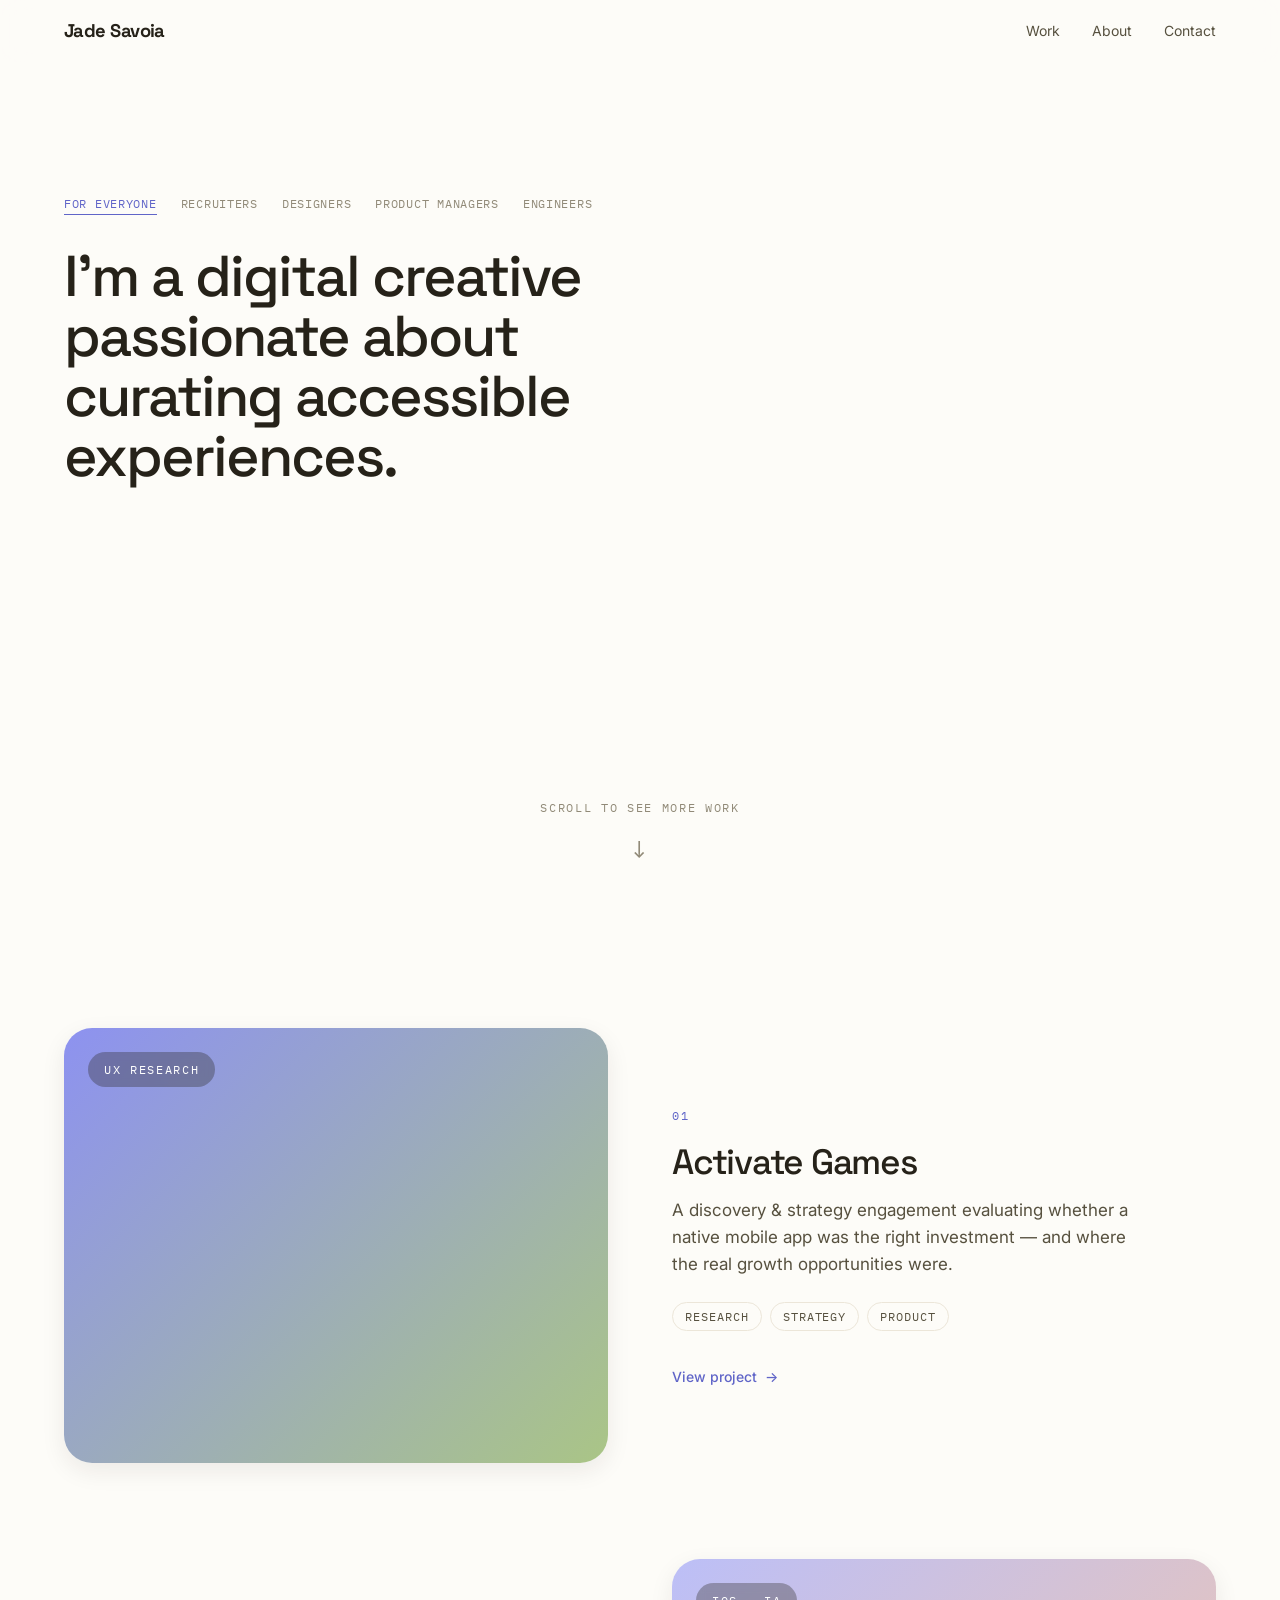
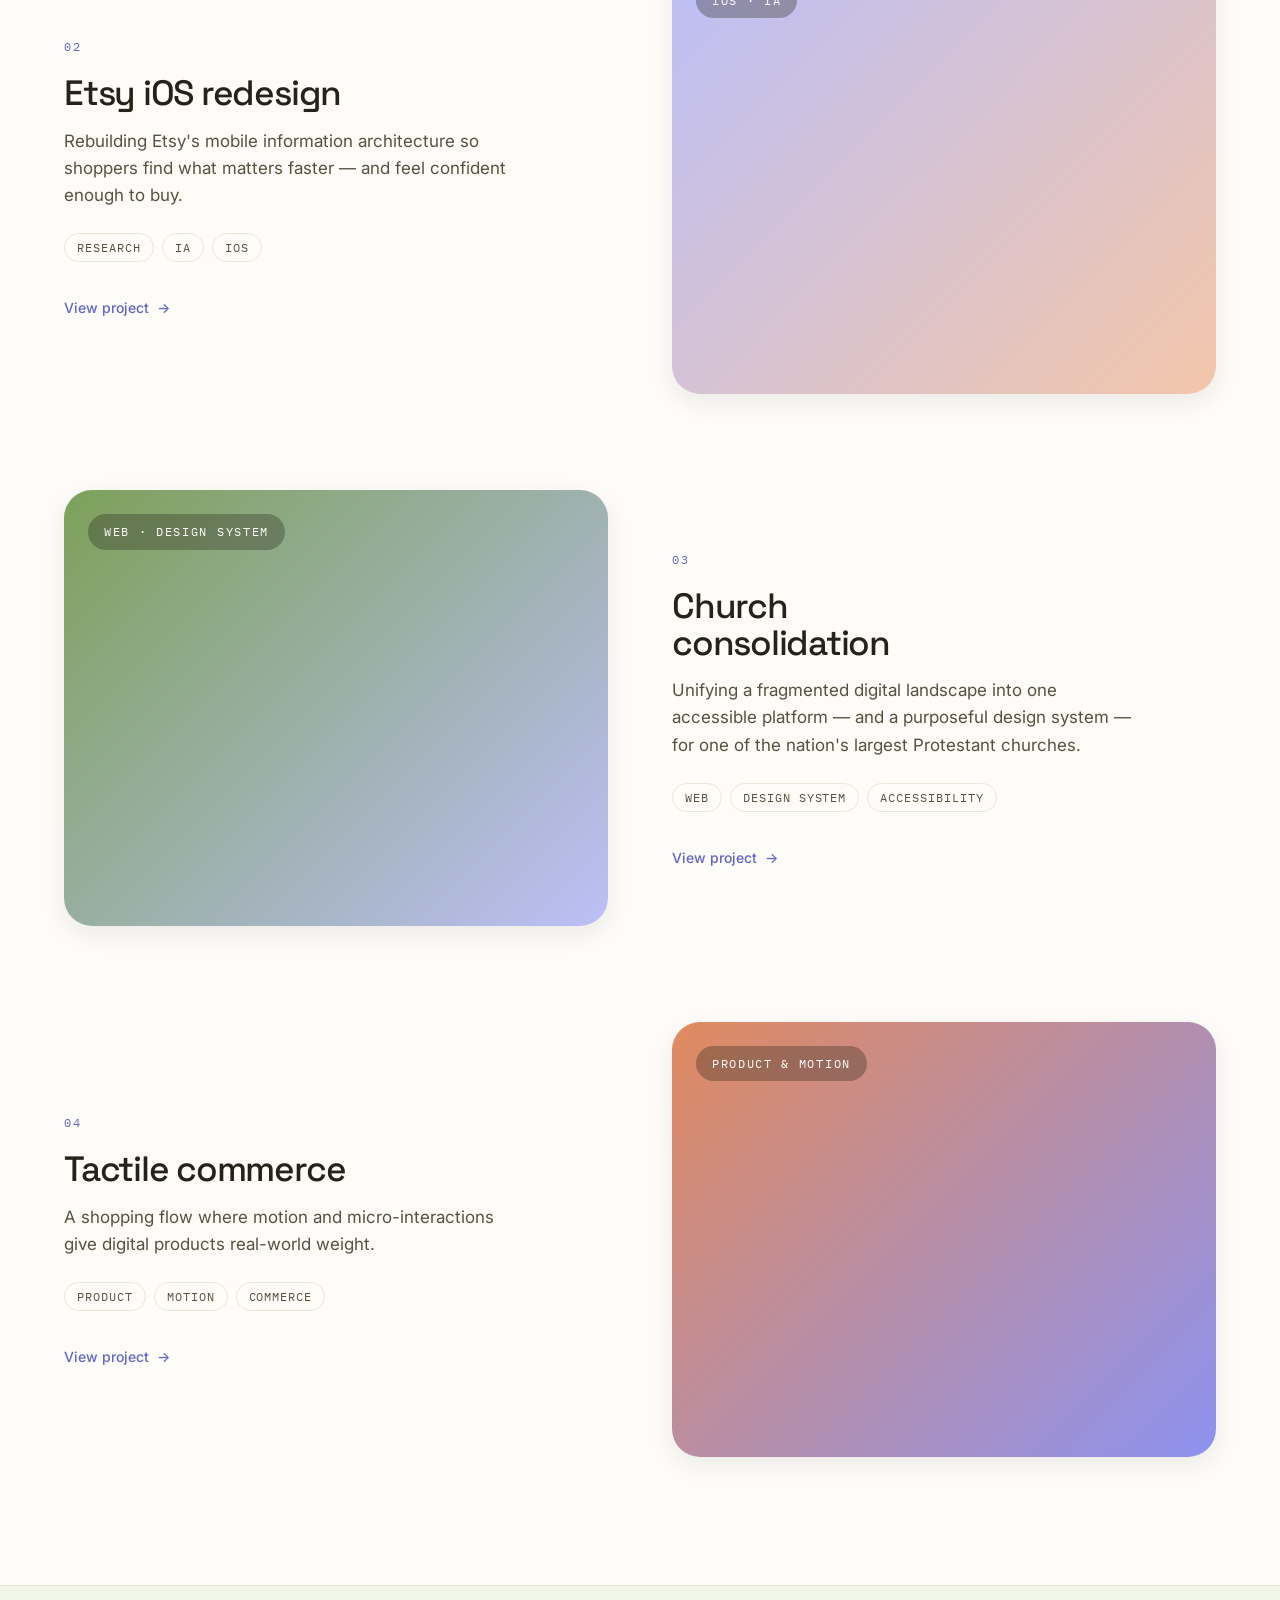
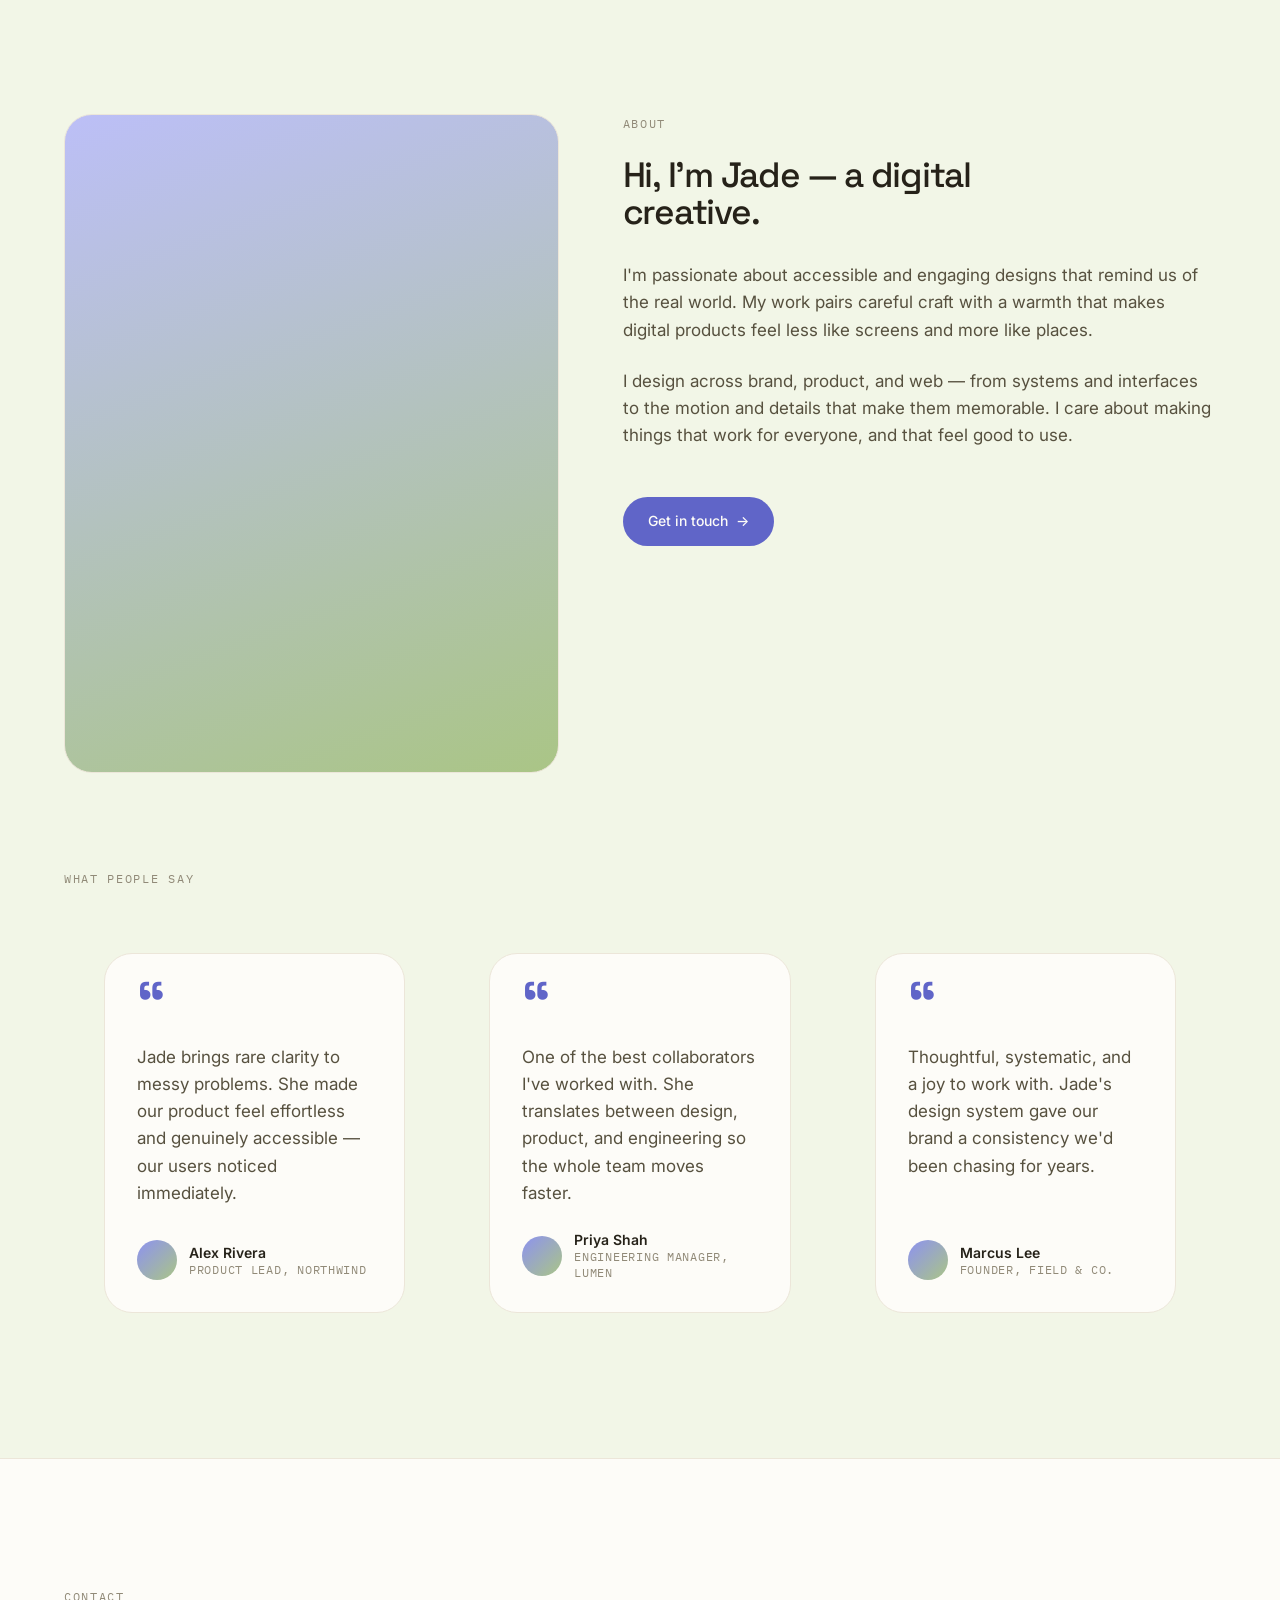
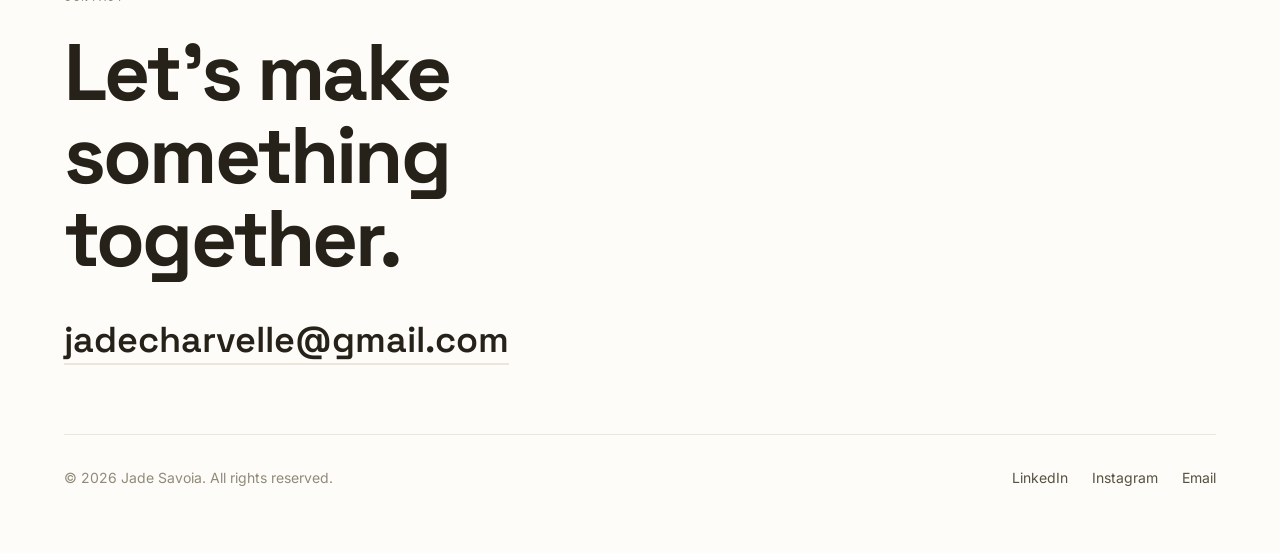
==== index.html @ 35fd6953 "Initial commit" ====
<!DOCTYPE html>
<html lang="en">
<head>
<meta charset="UTF-8">
<meta name="viewport" content="width=device-width, initial-scale=1">
<title>Jade Savoia — Digital Creative</title>
<meta name="description" content="Jade Savoia — digital creative passionate about accessible and engaging designs that remind us of the real world.">
<link rel="preconnect" href="https://fonts.googleapis.com">
<link rel="preconnect" href="https://fonts.gstatic.com" crossorigin>
<link href="https://fonts.googleapis.com/css2?family=Space+Grotesk:wght@400;500;600;700&family=Inter:wght@300;400;500;600&family=IBM+Plex+Mono:wght@400;500&display=swap" rel="stylesheet">
<link rel="stylesheet" href="tokens.css">
<style>
  *, *::before, *::after { box-sizing: border-box; }
  html { scroll-behavior: smooth; }
  body {
    margin: 0;
    background: var(--bg);
    color: var(--fg);
    font-family: var(--font-body);
    font-size: var(--fs-body);
    line-height: var(--lh-normal);
    -webkit-font-smoothing: antialiased;
    overflow-x: hidden;
  }
  a { color: inherit; }
  img { max-width: 100%; display: block; }

  .wrap { max-width: var(--container); margin: 0 auto; padding-inline: var(--gutter); }
  .eyebrow, .section-label {
    font-family: var(--font-mono); font-size: var(--fs-caption);
    letter-spacing: var(--tracking-wide); text-transform: uppercase;
    color: var(--color-ink-muted); margin: 0 0 var(--space-6); display: block;
  }
  h1,h2,h3,h4 { font-family: var(--font-display); font-weight: var(--fw-bold); line-height: var(--lh-tight); letter-spacing: var(--tracking-tight); margin: 0; }
  .display { font-size: var(--fs-display); }
  .h1 { font-size: var(--fs-h1); }
  .h2 { font-size: var(--fs-h2); }
  .h3 { font-size: var(--fs-h3); font-weight: var(--fw-semibold); }
  .h4 { font-size: var(--fs-h4); font-weight: var(--fw-semibold); }
  .lead { font-size: var(--fs-lead); color: var(--fg-soft); line-height: var(--lh-snug); }
  .accent { color: var(--accent); }

  /* ---------- NAV ---------- */
  nav.top {
    position: fixed; top: 0; left: 0; right: 0; z-index: var(--z-nav);
    background: color-mix(in srgb, var(--bg) 80%, transparent);
    backdrop-filter: blur(14px); -webkit-backdrop-filter: blur(14px);
    border-bottom: 1px solid transparent;
    transition: border-color var(--dur-base) var(--ease-soft), background var(--dur-base) var(--ease-soft);
  }
  nav.top.scrolled { border-bottom-color: var(--color-line); }
  nav.top .wrap { display: flex; align-items: center; justify-content: space-between; padding-block: var(--space-4); }
  nav.top .logo { font-family: var(--font-display); font-weight: var(--fw-bold); font-size: 1.15rem; letter-spacing: -0.03em; text-decoration: none; color: var(--fg); }
  nav.top .links { display: flex; gap: var(--space-8); }
  nav.top .links a {
    color: var(--fg-soft); text-decoration: none; font-size: var(--fs-small);
    position: relative; transition: color var(--dur-fast) var(--ease-soft);
  }
  nav.top .links a::after {
    content: ""; position: absolute; left: 0; bottom: -4px; width: 0; height: 1.5px;
    background: var(--accent); transition: width var(--dur-base) var(--ease-out);
  }
  nav.top .links a:hover { color: var(--accent); }
  nav.top .links a:hover::after { width: 100%; }
  @media (max-width: 560px){ nav.top .links { gap: var(--space-4); } nav.top .logo { font-size: 1rem; } }

  /* ---------- HERO ---------- */
  .hero { min-height: 100vh; display: flex; flex-direction: column; justify-content: center; padding-top: calc(var(--space-40) + var(--space-8)); padding-bottom: var(--space-8); }
  .hero .display {
    max-width: 18ch; font-size: clamp(1.547rem, 0.675rem + 3.656vw, 3.656rem);
    font-weight: var(--fw-medium);
    margin-bottom: var(--space-8);
  }
  .hero .audience { display: flex; flex-wrap: wrap; gap: var(--space-2) var(--space-6); margin-bottom: var(--space-8); }
  .hero .chip {
    font-family: var(--font-mono); font-size: var(--fs-caption); letter-spacing: 0.06em; text-transform: uppercase;
    color: var(--color-ink-muted); background: transparent; border: none; padding: var(--space-1) 0; cursor: pointer;
    position: relative;
    transition: color var(--dur-fast) var(--ease-soft);
  }
  .hero .chip::after {
    content: ""; position: absolute; left: 0; bottom: 0; width: 0; height: 1.5px;
    background: var(--accent); transition: width var(--dur-base) var(--ease-out);
  }
  .hero .chip:hover { color: var(--accent); }
  .hero .chip:hover::after { width: 100%; }
  .hero .chip.is-active { color: var(--accent); }
  .hero .chip.is-active::after { width: 100%; }
  .hero .chip:focus-visible { outline: 2px solid var(--accent); outline-offset: 3px; }
  #heroCopy { transition: opacity var(--dur-base) var(--ease-soft); }
  #heroCopy.swapping { opacity: 0; }
  .hero .sub { max-width: 52ch; font-size: var(--fs-lead); color: var(--fg-soft); margin: 0 0 var(--space-12); }
  .hero .meta-row {
    display: flex; flex-wrap: wrap; gap: var(--space-4) var(--space-12);
    align-items: center; font-family: var(--font-mono); font-size: var(--fs-caption);
    letter-spacing: var(--tracking-wide); text-transform: uppercase; color: var(--color-ink-muted);
  }
  .hero .meta-row .dot { width: 7px; height: 7px; border-radius: 50%; background: var(--accent-2-bright); display: inline-block; margin-right: var(--space-2); }

  /* ---------- SHOWREEL ---------- */
  .reel-wrap { padding-top: var(--space-8); }
  .reel {
    aspect-ratio: 21/9; border-radius: var(--radius-lg); overflow: hidden;
    background: linear-gradient(120deg, var(--color-peri-500), var(--color-green-300) 55%, var(--color-clay-300));
    position: relative; box-shadow: var(--shadow-lg);
  }
  .reel video { width: 100%; height: 100%; object-fit: cover; }
  .reel .reel-tag {
    position: absolute; left: var(--space-8); bottom: var(--space-6);
    color: #fff; font-family: var(--font-mono); font-size: var(--fs-caption);
    letter-spacing: var(--tracking-wide); text-transform: uppercase;
    background: rgba(38,34,25,0.35); padding: var(--space-2) var(--space-4);
    border-radius: var(--radius-pill); backdrop-filter: blur(4px);
  }
  @media (max-width: 700px){ .reel { aspect-ratio: 4/3; } }

  /* ---------- SCROLL CUE ---------- */
  .scroll-cue {
    margin-top: auto; align-self: center; display: inline-flex; flex-direction: column; align-items: center;
    gap: var(--space-3); text-decoration: none; padding-top: var(--space-16);
    font-family: var(--font-mono); font-size: var(--fs-caption); letter-spacing: var(--tracking-wide);
    text-transform: uppercase; color: var(--color-ink-muted);
    transition: color var(--dur-fast) var(--ease-soft);
  }
  .scroll-cue:hover { color: var(--accent); }
  .scroll-cue .down { font-size: var(--fs-h4); animation: bob 1.8s var(--ease-soft) infinite; }
  @media (prefers-reduced-motion: reduce){ .scroll-cue .down { animation: none; } }

  /* ---------- SECTIONS ---------- */
  section { padding-block: var(--space-32); }

  /* big statement */
  .statement .h1 { max-width: 18ch; }
  .statement .h1 .soft { color: var(--color-ink-muted); }
  .statement .btn-row { margin-top: var(--space-12); }

  /* ---------- BUTTONS ---------- */
  .btn-row { display: flex; flex-wrap: wrap; gap: var(--space-4); align-items: center; }
  .btn {
    display: inline-flex; align-items: center; gap: var(--space-2);
    font-family: var(--font-body); font-weight: var(--fw-medium); font-size: var(--fs-small);
    padding: var(--space-3) var(--space-6); border-radius: var(--radius-pill);
    border: 1px solid transparent; cursor: pointer; text-decoration: none;
    transition: transform var(--dur-fast) var(--ease-out), background var(--dur-base) var(--ease-soft), color var(--dur-base) var(--ease-soft), border-color var(--dur-base) var(--ease-soft);
  }
  .btn:hover { transform: translateY(-2px); }
  .btn-primary { background: var(--accent); color: var(--on-accent); }
  .btn-primary:hover { background: var(--color-peri-500); }
  .btn-ghost { background: transparent; color: var(--fg); border-color: var(--color-line); }
  .btn-ghost:hover { border-color: var(--accent); color: var(--accent); }
  .arrow { display: inline-block; transition: transform var(--dur-base) var(--ease-out); }
  .btn:hover .arrow { transform: translateX(4px); }

  /* ---------- FEATURED WORK (stacked, large) ---------- */
  .work-head { margin-bottom: var(--space-16); }
  .work-head .h2 { max-width: 16ch; font-size: clamp(1.547rem, 0.675rem + 3.656vw, 3.656rem); font-weight: var(--fw-medium); }
  .features { display: flex; flex-direction: column; gap: var(--space-24); }
  .feature {
    display: grid; grid-template-columns: 1fr 1fr; gap: var(--space-16);
    align-items: center; text-decoration: none; color: inherit;
  }
  .feature:nth-child(even) .f-media { order: 2; }
  .f-media {
    aspect-ratio: 5/4; border-radius: var(--radius-lg); overflow: hidden; position: relative;
    background: linear-gradient(135deg, var(--color-peri-500), var(--color-green-300));
    box-shadow: var(--shadow-md);
  }
  .feature:nth-child(2) .f-media { background: linear-gradient(135deg, var(--color-peri-300), var(--color-clay-300)); }
  .feature:nth-child(3) .f-media { background: linear-gradient(135deg, var(--color-green-500), var(--color-peri-300)); }
  .feature:nth-child(4) .f-media { background: linear-gradient(135deg, var(--color-clay-500), var(--color-peri-500)); }
  .f-media .f-inner { position: absolute; inset: 0; transition: transform var(--dur-slow) var(--ease-out); }
  .feature:hover .f-media .f-inner { transform: scale(1.04); }
  .f-media .badge {
    position: absolute; top: var(--space-6); left: var(--space-6);
    font-family: var(--font-mono); font-size: var(--fs-caption); letter-spacing: var(--tracking-wide);
    text-transform: uppercase; color: #fff; background: rgba(38,34,25,0.32);
    padding: var(--space-2) var(--space-4); border-radius: var(--radius-pill); backdrop-filter: blur(4px);
  }
  .f-body .num { font-family: var(--font-mono); font-size: var(--fs-caption); color: var(--accent); letter-spacing: var(--tracking-wide); }
  .f-body .title { font-family: var(--font-display); font-weight: var(--fw-medium); font-size: clamp(1.25rem, 0.7rem + 2.2vw, 2.2rem); margin: var(--space-4) 0 var(--space-4); max-width: 14ch; letter-spacing: var(--tracking-tight); }
  .f-body .desc { color: var(--fg-soft); max-width: 42ch; margin: 0 0 var(--space-6); }
  .f-body .tags { display: flex; flex-wrap: wrap; gap: var(--space-2); margin-bottom: var(--space-8); }
  .f-body .tag { font-size: var(--fs-caption); font-family: var(--font-mono); text-transform: uppercase; letter-spacing: 0.08em; color: var(--fg-soft); border: 1px solid var(--color-line); border-radius: var(--radius-pill); padding: var(--space-1) var(--space-3); }
  .f-body .view { font-size: var(--fs-small); color: var(--accent); display: inline-flex; align-items: center; gap: var(--space-2); font-weight: var(--fw-medium); }
  .feature:hover .view .arrow { transform: translateX(4px); }
  @media (max-width: 820px){
    .feature { grid-template-columns: 1fr; gap: var(--space-8); }
    .feature:nth-child(even) .f-media { order: 0; }
    .features { gap: var(--space-16); }
  }

  /* see all work */
  .see-all { text-align: center; padding-top: var(--space-16); }
  .see-all a { font-family: var(--font-display); font-weight: var(--fw-bold); font-size: var(--fs-h1); letter-spacing: var(--tracking-tight); text-decoration: none; color: var(--fg); display: inline-flex; flex-direction: column; align-items: center; gap: var(--space-4); transition: color var(--dur-base); }
  .see-all a:hover { color: var(--accent); }
  .see-all .down { font-size: var(--fs-h3); animation: bob 1.8s var(--ease-soft) infinite; }
  @keyframes bob { 0%,100%{ transform: translateY(0);} 50%{ transform: translateY(8px);} }
  @media (prefers-reduced-motion: reduce){ .see-all .down { animation: none; } }

  /* ---------- ABOUT ---------- */
  .about { border-top: 1px solid var(--color-line); background: color-mix(in srgb, var(--color-green-100) 50%, var(--color-paper)); }
  .about .grid { display: grid; grid-template-columns: 1fr 1.2fr; gap: var(--space-16); align-items: start; }
  @media (max-width: 820px){ .about .grid { grid-template-columns: 1fr; gap: var(--space-12); } }
  .about p { color: var(--fg-soft); max-width: 56ch; }
  .about p + p { margin-top: var(--space-6); }
  .portrait { aspect-ratio: 3/4; border-radius: var(--radius-lg); background: linear-gradient(160deg, var(--color-peri-300), var(--color-green-300)); border: 1px solid var(--color-line); }

  /* reviews */
  .reviews { margin-top: var(--space-24); }
  .reviews .section-label { margin-bottom: var(--space-12); }
  .reviews .grid-r { display: grid; grid-template-columns: repeat(3, 1fr); gap: var(--space-1); }
  @media (max-width: 900px){ .reviews .grid-r { grid-template-columns: 1fr; gap: var(--space-1); } }
  .review {
    background: var(--color-paper); border: 1px solid var(--color-line);
    border-radius: var(--radius-lg); padding: var(--space-8);
    display: flex; flex-direction: column; gap: var(--space-6);
  }
  .review .quote-mark { font-family: var(--font-display); font-weight: var(--fw-bold); font-size: var(--fs-h2); line-height: 0.6; color: var(--accent); }
  .review .quote { color: var(--fg-soft); font-size: var(--fs-body); margin: 0; }
  .review .author { margin-top: auto; display: flex; align-items: center; gap: var(--space-3); }
  .review .avatar { width: 40px; height: 40px; border-radius: 50%; flex: none; background: linear-gradient(135deg, var(--color-peri-500), var(--color-green-300)); }
  .review .who { display: flex; flex-direction: column; line-height: 1.3; }
  .review .name { font-weight: var(--fw-semibold); color: var(--fg); font-size: var(--fs-small); }
  .review .role-r { font-family: var(--font-mono); font-size: var(--fs-caption); text-transform: uppercase; letter-spacing: 0.06em; color: var(--color-ink-muted); }

  /* ---------- CONTACT ---------- */
  footer.contact { border-top: 1px solid var(--color-line); padding-block: var(--space-32) var(--space-16); }
  footer.contact .h1 { max-width: 14ch; margin-bottom: var(--space-8); }
  footer.contact .email { font-family: var(--font-display); font-weight: var(--fw-semibold); font-size: var(--fs-h3); text-decoration: none; color: var(--fg); border-bottom: 2px solid var(--color-line); transition: border-color var(--dur-base), color var(--dur-base); }
  footer.contact .email:hover { color: var(--accent); border-color: var(--accent); }
  .foot-row { margin-top: var(--space-16); padding-top: var(--space-8); border-top: 1px solid var(--color-line); display: flex; justify-content: space-between; flex-wrap: wrap; gap: var(--space-4); font-size: var(--fs-small); color: var(--color-ink-muted); }
  .socials { display: flex; gap: var(--space-6); }
  .socials a { color: var(--fg-soft); text-decoration: none; transition: color var(--dur-fast); }
  .socials a:hover { color: var(--accent); }

  /* ---------- REVEAL MOTION ---------- */
  .reveal { opacity: 0; transform: translateY(32px); transition: opacity var(--dur-reveal) var(--ease-out), transform var(--dur-reveal) var(--ease-out); }
  .reveal.in { opacity: 1; transform: none; }
  .reveal.d1 { transition-delay: 80ms; }
  .reveal.d2 { transition-delay: 160ms; }
  .reveal.d3 { transition-delay: 240ms; }
</style>
</head>
<body id="top">

<nav class="top">
  <div class="wrap">
    <a href="#top" class="logo">Jade Savoia</a>
    <div class="links">
      <a href="#work">Work</a>
      <a href="#about">About</a>
      <a href="#contact">Contact</a>
    </div>
  </div>
</nav>

<!-- HERO -->
<header class="hero wrap">
  <div class="audience reveal" role="group" aria-label="Choose what you'd like to read">
    <button type="button" class="chip is-active" data-copy="I'm a digital creative passionate about curating accessible experiences.">For everyone</button>
    <button type="button" class="chip" data-copy="I'm a UX/UI designer with 6 years of creative experience leading projects across brand and digital products.">Recruiters</button>
    <button type="button" class="chip" data-copy="Craft and collaboration are at the core of my workflow. I've worked cross-functionally my whole career, thriving in fast-paced, complex, flexible environments.">Designers</button>
    <button type="button" class="chip" data-copy="I measure twice and cut once. I'm a systematic thinker who likes to create data-informed products.">Product Managers</button>
    <button type="button" class="chip" data-copy="I have experience working as a professional developer translator for my team and clients, so you can trust that I will be able to speak engineer.">Engineers</button>
  </div>
  <h1 class="display reveal d1" id="heroCopy" aria-live="polite">I'm a digital creative passionate about curating accessible experiences.</h1>
  <a class="scroll-cue reveal d2" href="#work">
    <span>Scroll to see more work</span>
    <span class="down" aria-hidden="true">↓</span>
  </a>
</header>

<!-- FEATURED WORK -->
<section id="work" class="wrap">
  <div class="features">
    <a class="feature reveal" href="project.html">
      <div class="f-media"><div class="f-inner"></div><span class="badge">UX Research</span></div>
      <div class="f-body">
        <span class="num">01</span>
        <h3 class="title">Activate Games</h3>
        <p class="desc">A discovery &amp; strategy engagement evaluating whether a native mobile app was the right investment — and where the real growth opportunities were.</p>
        <div class="tags"><span class="tag">Research</span><span class="tag">Strategy</span><span class="tag">Product</span></div>
        <span class="view">View project <span class="arrow">→</span></span>
      </div>
    </a>

    <a class="feature reveal" href="project-2.html">
      <div class="f-media"><div class="f-inner"></div><span class="badge">iOS · IA</span></div>
      <div class="f-body">
        <span class="num">02</span>
        <h3 class="title">Etsy iOS redesign</h3>
        <p class="desc">Rebuilding Etsy's mobile information architecture so shoppers find what matters faster — and feel confident enough to buy.</p>
        <div class="tags"><span class="tag">Research</span><span class="tag">IA</span><span class="tag">iOS</span></div>
        <span class="view">View project <span class="arrow">→</span></span>
      </div>
    </a>

    <a class="feature reveal" href="project-3.html">
      <div class="f-media"><div class="f-inner"></div><span class="badge">Web · Design System</span></div>
      <div class="f-body">
        <span class="num">03</span>
        <h3 class="title">Church consolidation</h3>
        <p class="desc">Unifying a fragmented digital landscape into one accessible platform — and a purposeful design system — for one of the nation's largest Protestant churches.</p>
        <div class="tags"><span class="tag">Web</span><span class="tag">Design System</span><span class="tag">Accessibility</span></div>
        <span class="view">View project <span class="arrow">→</span></span>
      </div>
    </a>

    <a class="feature reveal" href="project-4.html">
      <div class="f-media"><div class="f-inner"></div><span class="badge">Product &amp; Motion</span></div>
      <div class="f-body">
        <span class="num">04</span>
        <h3 class="title">Tactile commerce</h3>
        <p class="desc">A shopping flow where motion and micro-interactions give digital products real-world weight.</p>
        <div class="tags"><span class="tag">Product</span><span class="tag">Motion</span><span class="tag">Commerce</span></div>
        <span class="view">View project <span class="arrow">→</span></span>
      </div>
    </a>
  </div>

</section>

<!-- ABOUT -->
<section id="about" class="about">
  <div class="wrap">
    <div class="grid">
      <div class="portrait reveal" aria-hidden="true"></div>
      <div class="reveal d1">
        <span class="section-label">About</span>
        <h2 class="h2" style="margin-bottom: var(--space-8); max-width: 18ch; font-size: clamp(1.25rem, 0.7rem + 2.2vw, 2.2rem); font-weight: var(--fw-medium);">Hi, I'm Jade — a digital creative.</h2>
        <p>I'm passionate about accessible and engaging designs that remind us of the real world. My work pairs careful craft with a warmth that makes digital products feel less like screens and more like places.</p>
        <p>I design across brand, product, and web — from systems and interfaces to the motion and details that make them memorable. I care about making things that work for everyone, and that feel good to use.</p>
        <div class="btn-row" style="margin-top: var(--space-12);">
          <a class="btn btn-primary" href="#contact">Get in touch <span class="arrow">→</span></a>
        </div>
      </div>
    </div>

    <!-- REVIEWS -->
    <div class="reviews reveal">
      <span class="section-label">What people say</span>
      <div class="grid-r">
        <figure class="review">
          <span class="quote-mark" aria-hidden="true">“</span>
          <blockquote class="quote">Jade brings rare clarity to messy problems. She made our product feel effortless and genuinely accessible — our users noticed immediately.</blockquote>
          <figcaption class="author">
            <span class="avatar" aria-hidden="true"></span>
            <span class="who"><span class="name">Alex Rivera</span><span class="role-r">Product Lead, Northwind</span></span>
          </figcaption>
        </figure>
        <figure class="review">
          <span class="quote-mark" aria-hidden="true">“</span>
          <blockquote class="quote">One of the best collaborators I've worked with. She translates between design, product, and engineering so the whole team moves faster.</blockquote>
          <figcaption class="author">
            <span class="avatar" aria-hidden="true"></span>
            <span class="who"><span class="name">Priya Shah</span><span class="role-r">Engineering Manager, Lumen</span></span>
          </figcaption>
        </figure>
        <figure class="review">
          <span class="quote-mark" aria-hidden="true">“</span>
          <blockquote class="quote">Thoughtful, systematic, and a joy to work with. Jade's design system gave our brand a consistency we'd been chasing for years.</blockquote>
          <figcaption class="author">
            <span class="avatar" aria-hidden="true"></span>
            <span class="who"><span class="name">Marcus Lee</span><span class="role-r">Founder, Field &amp; Co.</span></span>
          </figcaption>
        </figure>
      </div>
    </div>
  </div>
</section>

<!-- CONTACT -->
<footer id="contact" class="contact wrap">
  <span class="section-label reveal">Contact</span>
  <h2 class="h1 reveal">Let's make something together.</h2>
  <a class="email reveal d1" href="mailto:jadecharvelle@gmail.com">jadecharvelle@gmail.com</a>
  <div class="foot-row">
    <span>© 2026 Jade Savoia. All rights reserved.</span>
    <div class="socials">
      <a href="#" aria-label="LinkedIn">LinkedIn</a>
      <a href="#" aria-label="Instagram">Instagram</a>
      <a href="mailto:jadecharvelle@gmail.com">Email</a>
    </div>
  </div>
</footer>

<script>
  // Scroll reveals
  const io = new IntersectionObserver((entries) => {
    entries.forEach(e => { if (e.isIntersecting) { e.target.classList.add('in'); io.unobserve(e.target); } });
  }, { threshold: 0.12 });
  document.querySelectorAll('.reveal').forEach(el => io.observe(el));

  // Hero audience copy switcher
  const heroCopy = document.getElementById('heroCopy');
  document.querySelectorAll('.hero .chip').forEach(chip => {
    chip.addEventListener('click', () => {
      if (chip.classList.contains('is-active')) return;
      document.querySelectorAll('.hero .chip').forEach(c => c.classList.remove('is-active'));
      chip.classList.add('is-active');
      heroCopy.classList.add('swapping');
      setTimeout(() => {
        heroCopy.textContent = chip.dataset.copy;
        heroCopy.classList.remove('swapping');
      }, 200);
    });
  });

  // Nav border on scroll
  const nav = document.querySelector('nav.top');
  const onScroll = () => nav.classList.toggle('scrolled', window.scrollY > 8);
  onScroll();
  window.addEventListener('scroll', onScroll, { passive: true });
</script>
</body>
</html>
---- tokens.css ----
/* ============================================================
   JADE — PORTFOLIO DESIGN TOKENS
   Direction: Contemporary · Primary: periwinkle · Secondary: earthy green
   Drop this file into your build and reference the variables.
   ============================================================ */

:root {
  /* ---------- COLOR ---------- */
  /* Warm neutral canvas — bright, almost-white with a warm cast */
  --color-paper:        #FDFCF8; /* page background, warm near-white */
  --color-surface:      #FFFFFF; /* cards, raised surfaces */
  --color-surface-warm: #F8F4EC; /* alternating sections, subtle warmth */
  --color-line:         #ECE6D9; /* hairlines, dividers, borders */

  /* Ink — warm near-black, never pure #000 */
  --color-ink:          #262219; /* primary text */
  --color-ink-soft:     #57513F; /* secondary text */
  --color-ink-muted:    #918A78; /* captions, meta, placeholders */

  /* Earthy green — SECONDARY accent, brighter & fresher */
  --color-green-900:    #354227;
  --color-green-700:    #51683C; /* primary actions, accent text */
  --color-green-500:    #7CA15A; /* core brand green, vivid */
  --color-green-300:    #AAC586; /* sage, soft fills */
  --color-green-100:    #E7EFD6; /* tints, backgrounds */

  /* Periwinkle — PRIMARY accent, brighter */
  --color-peri-700:     #6065C8;
  --color-peri-500:     #8D92F0; /* core periwinkle, luminous */
  --color-peri-300:     #BCBFF7; /* soft */
  --color-peri-100:     #ECEDFD; /* tints, backgrounds */

  /* Clay — warm supporting tone, brighter */
  --color-clay-500:     #E08A5F;
  --color-clay-300:     #F3C6AA;

  /* Semantic roles */
  --bg:                 var(--color-paper);
  --bg-alt:             var(--color-surface-warm);
  --fg:                 var(--color-ink);
  --fg-soft:            var(--color-ink-soft);
  --accent:             var(--color-peri-700);   /* PRIMARY — periwinkle */
  --accent-bright:      var(--color-peri-500);   /* luminous fills, gradients */
  --accent-2:           var(--color-green-700);  /* SECONDARY — earthy green */
  --accent-2-bright:    var(--color-green-500);
  --on-accent:          #FDFCF8;

  /* ---------- TYPOGRAPHY ---------- */
  /* Display: Space Grotesk (modern grotesk) · Body: Inter (clean sans) */
  --font-display: "Space Grotesk", "Inter", system-ui, -apple-system, sans-serif;
  --font-body:    "Inter", system-ui, -apple-system, "Segoe UI", sans-serif;
  --font-mono:    "IBM Plex Mono", ui-monospace, "SF Mono", monospace;

  /* Fluid type scale (min · preferred · max) */
  --fs-display:   clamp(3rem, 1.5rem + 7.5vw, 8rem);     /* hero statements */
  --fs-h1:        clamp(2.5rem, 1.6rem + 4.5vw, 5rem);
  --fs-h2:        clamp(2rem, 1.4rem + 3vw, 3.5rem);
  --fs-h3:        clamp(1.5rem, 1.2rem + 1.5vw, 2.25rem);
  --fs-h4:        clamp(1.25rem, 1.1rem + 0.75vw, 1.5rem);
  --fs-lead:      clamp(1.125rem, 1rem + 0.6vw, 1.5rem);  /* intro paragraphs */
  --fs-body:      1.0625rem;   /* 17px */
  --fs-small:     0.875rem;
  --fs-caption:   0.75rem;     /* labels, eyebrows, meta */

  --lh-tight:     1.04;        /* display headlines */
  --lh-snug:      1.15;
  --lh-normal:    1.6;         /* body copy */

  --tracking-tight:  -0.035em;  /* tight modern display headlines */
  --tracking-normal: 0;
  --tracking-wide:   0.14em;    /* eyebrows / all-caps labels */

  --fw-light:    300;
  --fw-regular:  400;
  --fw-medium:   500;
  --fw-semibold: 600;
  --fw-bold:     700;          /* Space Grotesk display weight */
  --fw-black:    700;          /* alias — Space Grotesk tops out at 700 */

  /* ---------- SPACING (4px base) ---------- */
  --space-1:  0.25rem;   /* 4  */
  --space-2:  0.5rem;    /* 8  */
  --space-3:  0.75rem;   /* 12 */
  --space-4:  1rem;      /* 16 */
  --space-6:  1.5rem;    /* 24 */
  --space-8:  2rem;      /* 32 */
  --space-12: 3rem;      /* 48 */
  --space-16: 4rem;      /* 64 */
  --space-24: 6rem;      /* 96 */
  --space-32: 8rem;      /* 128 */
  --space-40: 10rem;     /* 160 — generous section rhythm */

  --container:      1280px;  /* max content width */
  --container-text: 720px;   /* readable prose measure */
  --gutter:         clamp(1.25rem, 5vw, 4rem);

  /* ---------- RADII ---------- */
  --radius-sm:   6px;
  --radius-md:   14px;
  --radius-lg:   28px;
  --radius-pill: 999px;

  /* ---------- SHADOWS (warm-tinted, soft) ---------- */
  --shadow-sm: 0 1px 2px rgba(34, 31, 26, 0.06);
  --shadow-md: 0 8px 24px rgba(34, 31, 26, 0.08);
  --shadow-lg: 0 24px 60px rgba(34, 31, 26, 0.12);

  /* ---------- MOTION ---------- */
  --dur-fast:   160ms;
  --dur-base:   320ms;
  --dur-slow:   600ms;
  --dur-reveal: 900ms;       /* scroll-in reveals */
  --ease-out:   cubic-bezier(0.16, 1, 0.3, 1);   /* expressive ease-out */
  --ease-soft:  cubic-bezier(0.4, 0, 0.2, 1);    /* standard */

  /* ---------- LAYERS ---------- */
  --z-nav: 100;
  --z-overlay: 200;
}

@media (prefers-reduced-motion: reduce) {
  :root {
    --dur-fast: 0ms; --dur-base: 0ms; --dur-slow: 0ms; --dur-reveal: 0ms;
  }
}
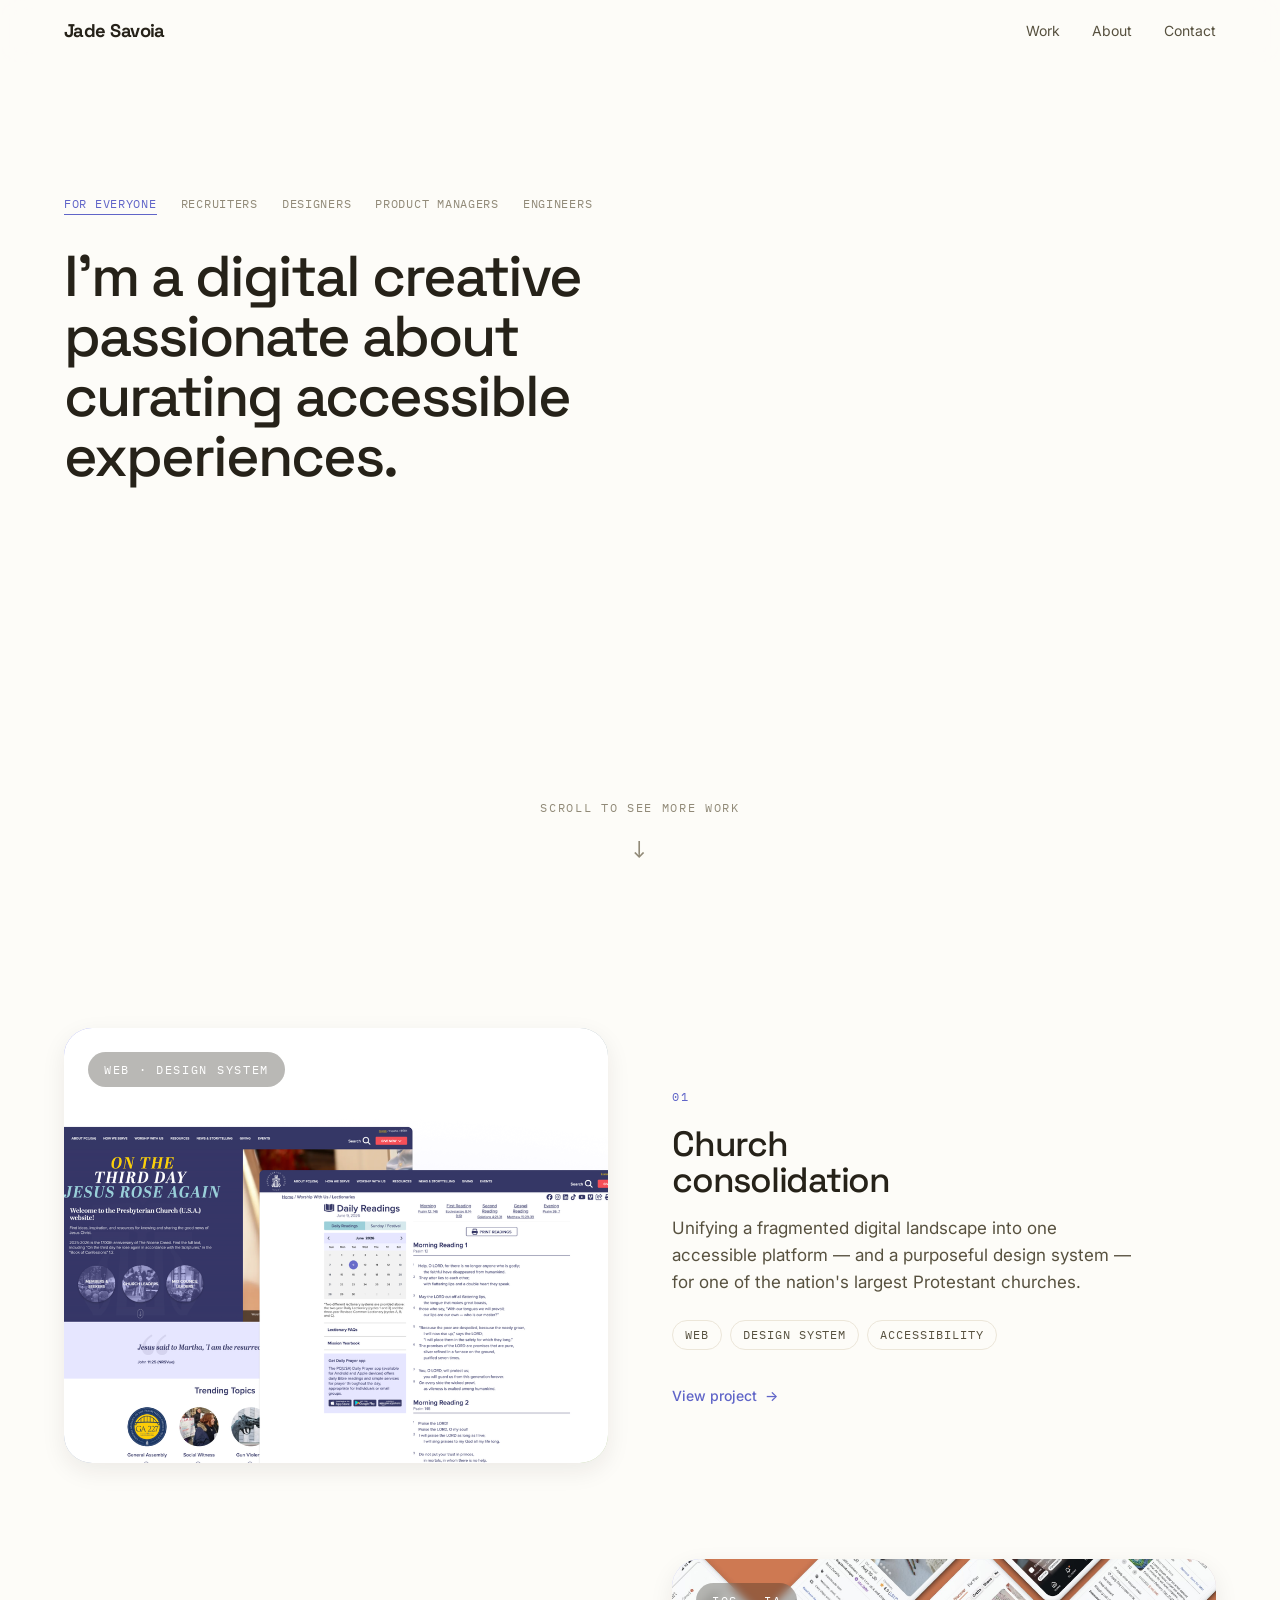
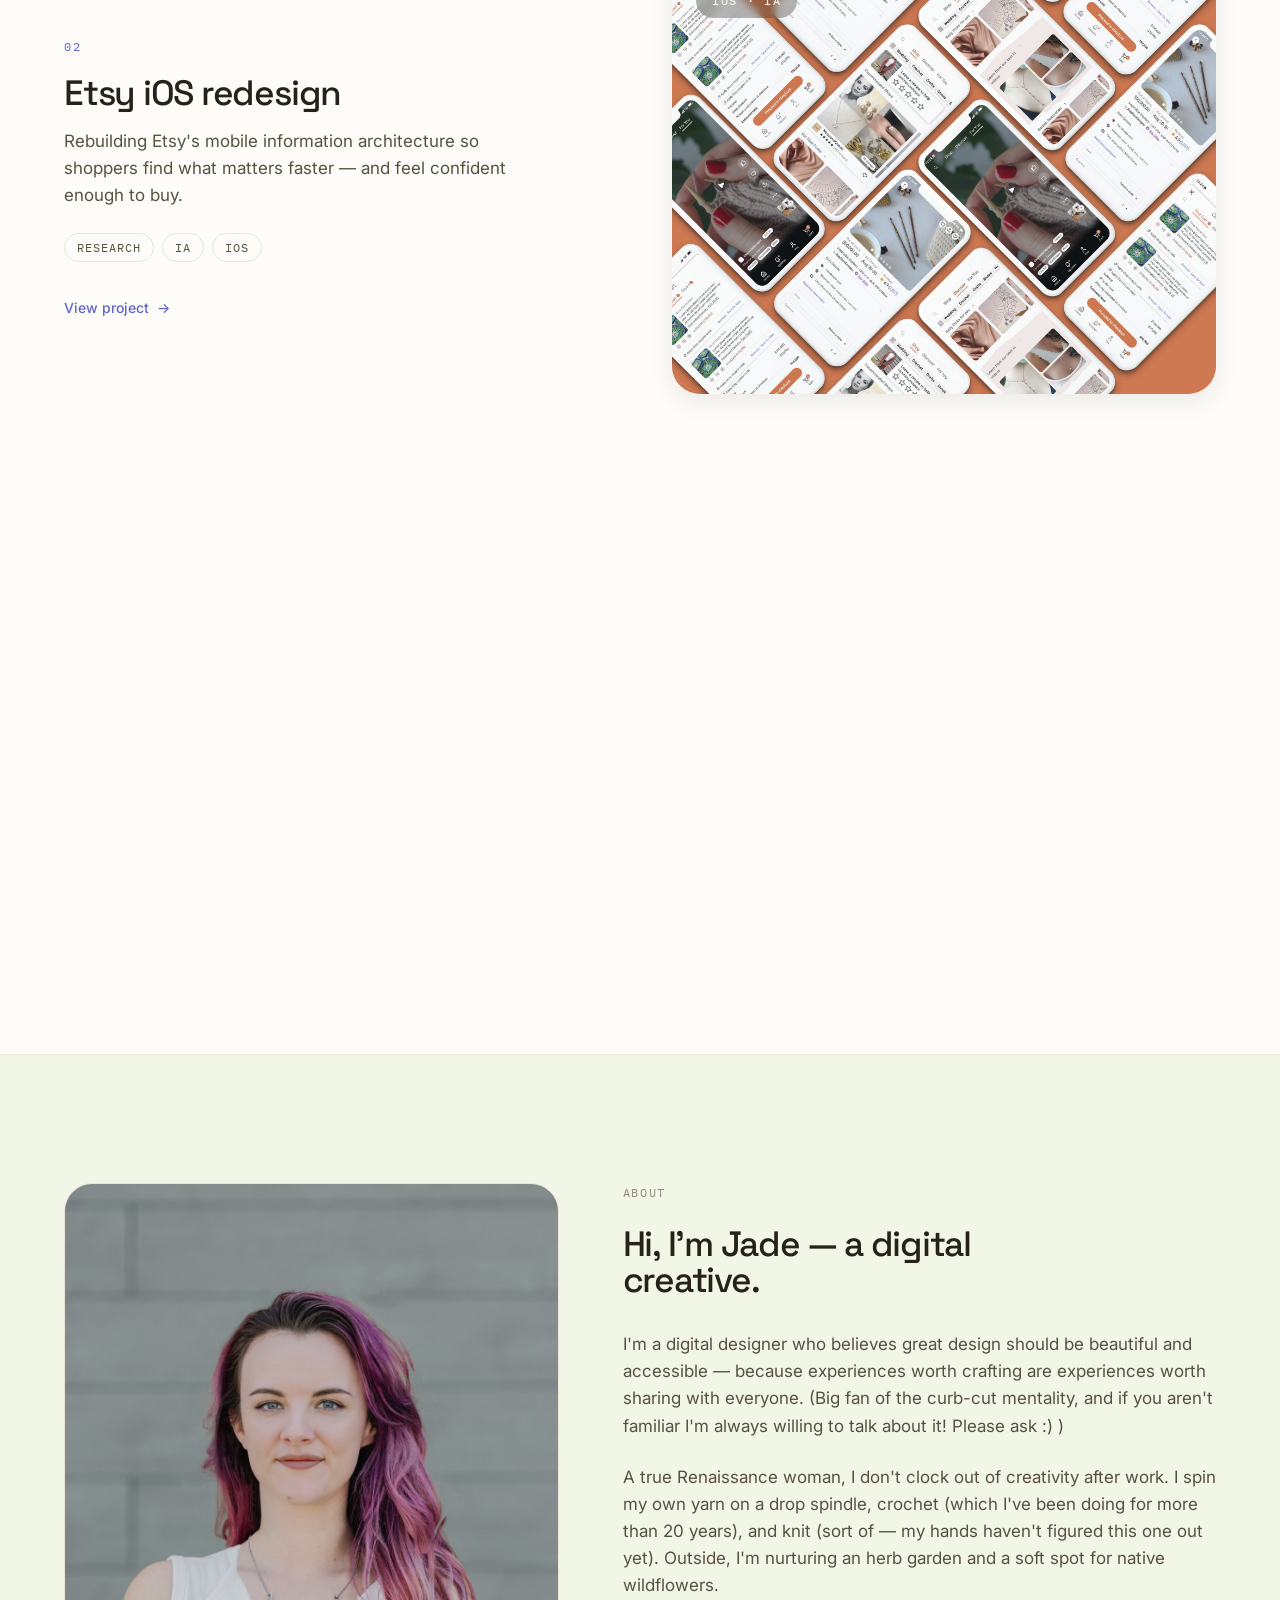
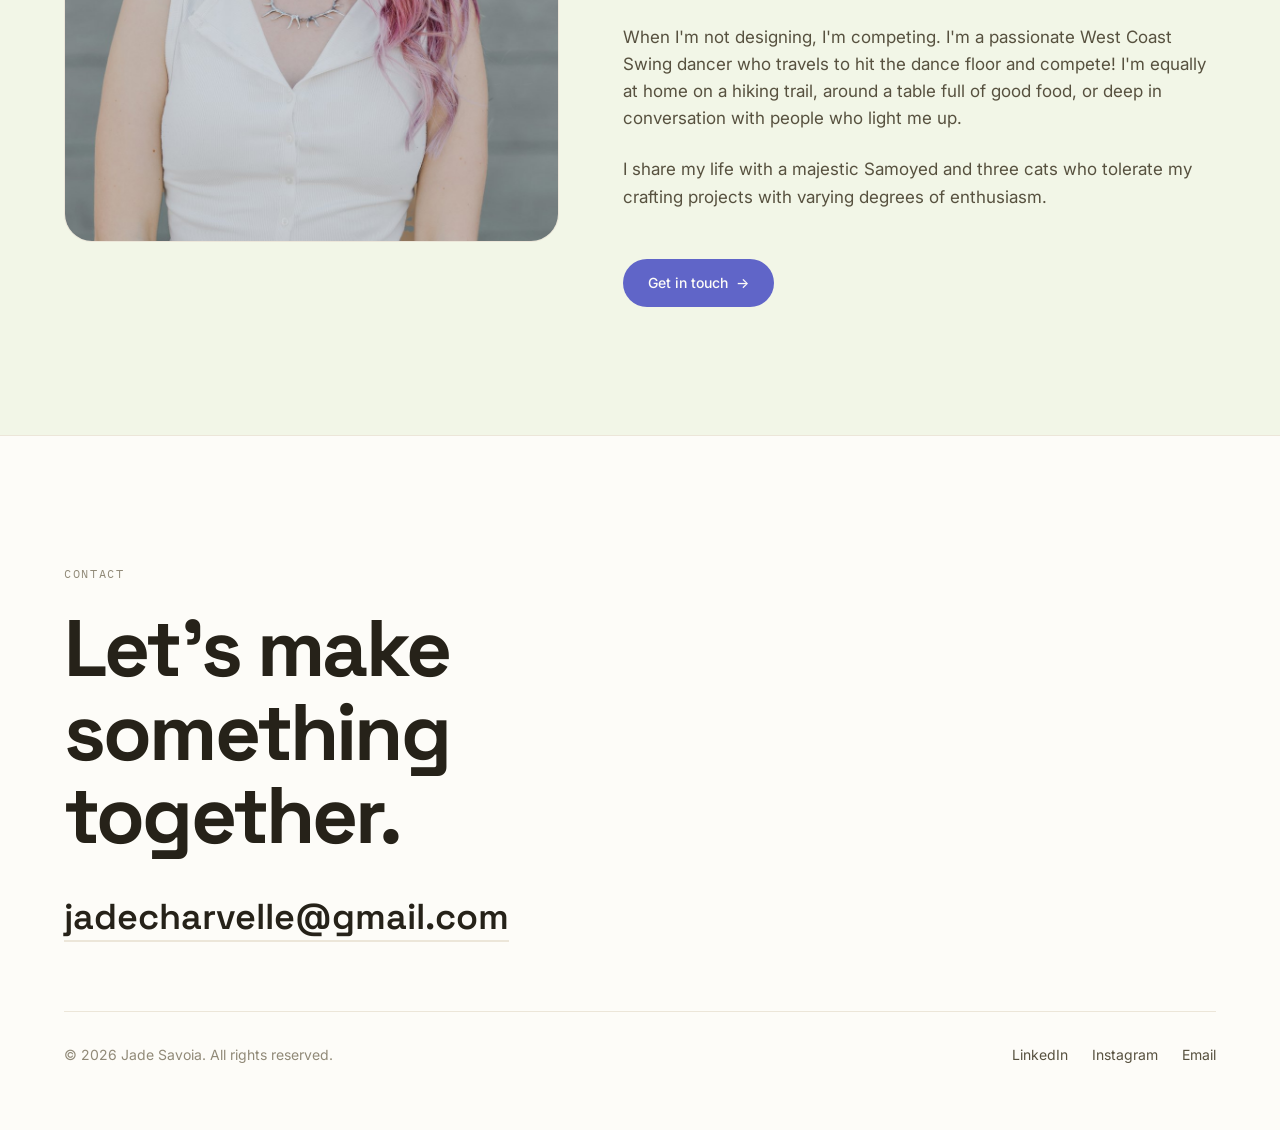
==== commit c439becf: "Update case studies, remove project 4, add images - Revised copy and layout on index.html and all th" ====
--- a/index.html
+++ b/index.html
@@ -169,6 +169,7 @@
   .feature:nth-child(3) .f-media { background: linear-gradient(135deg, var(--color-green-500), var(--color-peri-300)); }
   .feature:nth-child(4) .f-media { background: linear-gradient(135deg, var(--color-clay-500), var(--color-peri-500)); }
   .f-media .f-inner { position: absolute; inset: 0; transition: transform var(--dur-slow) var(--ease-out); }
+  .f-media .f-inner img { width:100%; height:100%; object-fit:cover; display:block; }
   .feature:hover .f-media .f-inner { transform: scale(1.04); }
   .f-media .badge {
     position: absolute; top: var(--space-6); left: var(--space-6);
@@ -203,7 +204,8 @@
   @media (max-width: 820px){ .about .grid { grid-template-columns: 1fr; gap: var(--space-12); } }
   .about p { color: var(--fg-soft); max-width: 56ch; }
   .about p + p { margin-top: var(--space-6); }
-  .portrait { aspect-ratio: 3/4; border-radius: var(--radius-lg); background: linear-gradient(160deg, var(--color-peri-300), var(--color-green-300)); border: 1px solid var(--color-line); }
+  .portrait { aspect-ratio: 3/4; border-radius: var(--radius-lg); overflow: hidden; background: linear-gradient(160deg, var(--color-peri-300), var(--color-green-300)); border: 1px solid var(--color-line); }
+  .portrait img { width:100%; height:100%; object-fit:cover; display:block; }
 
   /* reviews */
   .reviews { margin-top: var(--space-24); }
@@ -273,19 +275,19 @@
 <!-- FEATURED WORK -->
 <section id="work" class="wrap">
   <div class="features">
-    <a class="feature reveal" href="project.html">
-      <div class="f-media"><div class="f-inner"></div><span class="badge">UX Research</span></div>
+    <a class="feature reveal" href="project-3.html">
+      <div class="f-media"><div class="f-inner"><img src="images/pcusa-hero.png" alt="Church consolidation case study cover"></div><span class="badge">Web · Design System</span></div>
       <div class="f-body">
         <span class="num">01</span>
-        <h3 class="title">Activate Games</h3>
-        <p class="desc">A discovery &amp; strategy engagement evaluating whether a native mobile app was the right investment — and where the real growth opportunities were.</p>
-        <div class="tags"><span class="tag">Research</span><span class="tag">Strategy</span><span class="tag">Product</span></div>
+        <h3 class="title">Church consolidation</h3>
+        <p class="desc">Unifying a fragmented digital landscape into one accessible platform — and a purposeful design system — for one of the nation's largest Protestant churches.</p>
+        <div class="tags"><span class="tag">Web</span><span class="tag">Design System</span><span class="tag">Accessibility</span></div>
         <span class="view">View project <span class="arrow">→</span></span>
       </div>
     </a>
 
     <a class="feature reveal" href="project-2.html">
-      <div class="f-media"><div class="f-inner"></div><span class="badge">iOS · IA</span></div>
+      <div class="f-media"><div class="f-inner"><img src="images/etsy-hero.jpg" alt="Etsy iOS redesign case study cover"></div><span class="badge">iOS · IA</span></div>
       <div class="f-body">
         <span class="num">02</span>
         <h3 class="title">Etsy iOS redesign</h3>
@@ -295,27 +297,17 @@
       </div>
     </a>
 
-    <a class="feature reveal" href="project-3.html">
-      <div class="f-media"><div class="f-inner"></div><span class="badge">Web · Design System</span></div>
+    <a class="feature reveal" href="project.html">
+      <div class="f-media"><div class="f-inner"><img src="images/activate-hero.png" alt="Activate Games case study cover"></div><span class="badge">UX Research</span></div>
       <div class="f-body">
         <span class="num">03</span>
-        <h3 class="title">Church consolidation</h3>
-        <p class="desc">Unifying a fragmented digital landscape into one accessible platform — and a purposeful design system — for one of the nation's largest Protestant churches.</p>
-        <div class="tags"><span class="tag">Web</span><span class="tag">Design System</span><span class="tag">Accessibility</span></div>
+        <h3 class="title">Activate Games</h3>
+        <p class="desc">A discovery &amp; strategy engagement evaluating whether a native mobile app was the right investment — and where the real growth opportunities were.</p>
+        <div class="tags"><span class="tag">Research</span><span class="tag">Strategy</span><span class="tag">Product</span></div>
         <span class="view">View project <span class="arrow">→</span></span>
       </div>
     </a>
 
-    <a class="feature reveal" href="project-4.html">
-      <div class="f-media"><div class="f-inner"></div><span class="badge">Product &amp; Motion</span></div>
-      <div class="f-body">
-        <span class="num">04</span>
-        <h3 class="title">Tactile commerce</h3>
-        <p class="desc">A shopping flow where motion and micro-interactions give digital products real-world weight.</p>
-        <div class="tags"><span class="tag">Product</span><span class="tag">Motion</span><span class="tag">Commerce</span></div>
-        <span class="view">View project <span class="arrow">→</span></span>
-      </div>
-    </a>
   </div>
 
 </section>
@@ -324,48 +316,20 @@
 <section id="about" class="about">
   <div class="wrap">
     <div class="grid">
-      <div class="portrait reveal" aria-hidden="true"></div>
+      <div class="portrait reveal"><img src="images/jade-savoia.jpg" alt="Jade Savoia"></div>
       <div class="reveal d1">
         <span class="section-label">About</span>
         <h2 class="h2" style="margin-bottom: var(--space-8); max-width: 18ch; font-size: clamp(1.25rem, 0.7rem + 2.2vw, 2.2rem); font-weight: var(--fw-medium);">Hi, I'm Jade — a digital creative.</h2>
-        <p>I'm passionate about accessible and engaging designs that remind us of the real world. My work pairs careful craft with a warmth that makes digital products feel less like screens and more like places.</p>
-        <p>I design across brand, product, and web — from systems and interfaces to the motion and details that make them memorable. I care about making things that work for everyone, and that feel good to use.</p>
+        <p>I'm a digital designer who believes great design should be beautiful and accessible — because experiences worth crafting are experiences worth sharing with everyone. (Big fan of the curb-cut mentality, and if you aren't familiar I'm always willing to talk about it! Please ask :) )</p>
+        <p>A true Renaissance woman, I don't clock out of creativity after work. I spin my own yarn on a drop spindle, crochet (which I've been doing for more than 20 years), and knit (sort of — my hands haven't figured this one out yet). Outside, I'm nurturing an herb garden and a soft spot for native wildflowers.</p>
+        <p>When I'm not designing, I'm competing. I'm a passionate West Coast Swing dancer who travels to hit the dance floor and compete! I'm equally at home on a hiking trail, around a table full of good food, or deep in conversation with people who light me up.</p>
+        <p>I share my life with a majestic Samoyed and three cats who tolerate my crafting projects with varying degrees of enthusiasm.</p>
         <div class="btn-row" style="margin-top: var(--space-12);">
           <a class="btn btn-primary" href="#contact">Get in touch <span class="arrow">→</span></a>
         </div>
       </div>
     </div>
 
-    <!-- REVIEWS -->
-    <div class="reviews reveal">
-      <span class="section-label">What people say</span>
-      <div class="grid-r">
-        <figure class="review">
-          <span class="quote-mark" aria-hidden="true">“</span>
-          <blockquote class="quote">Jade brings rare clarity to messy problems. She made our product feel effortless and genuinely accessible — our users noticed immediately.</blockquote>
-          <figcaption class="author">
-            <span class="avatar" aria-hidden="true"></span>
-            <span class="who"><span class="name">Alex Rivera</span><span class="role-r">Product Lead, Northwind</span></span>
-          </figcaption>
-        </figure>
-        <figure class="review">
-          <span class="quote-mark" aria-hidden="true">“</span>
-          <blockquote class="quote">One of the best collaborators I've worked with. She translates between design, product, and engineering so the whole team moves faster.</blockquote>
-          <figcaption class="author">
-            <span class="avatar" aria-hidden="true"></span>
-            <span class="who"><span class="name">Priya Shah</span><span class="role-r">Engineering Manager, Lumen</span></span>
-          </figcaption>
-        </figure>
-        <figure class="review">
-          <span class="quote-mark" aria-hidden="true">“</span>
-          <blockquote class="quote">Thoughtful, systematic, and a joy to work with. Jade's design system gave our brand a consistency we'd been chasing for years.</blockquote>
-          <figcaption class="author">
-            <span class="avatar" aria-hidden="true"></span>
-            <span class="who"><span class="name">Marcus Lee</span><span class="role-r">Founder, Field &amp; Co.</span></span>
-          </figcaption>
-        </figure>
-      </div>
-    </div>
   </div>
 </section>
 
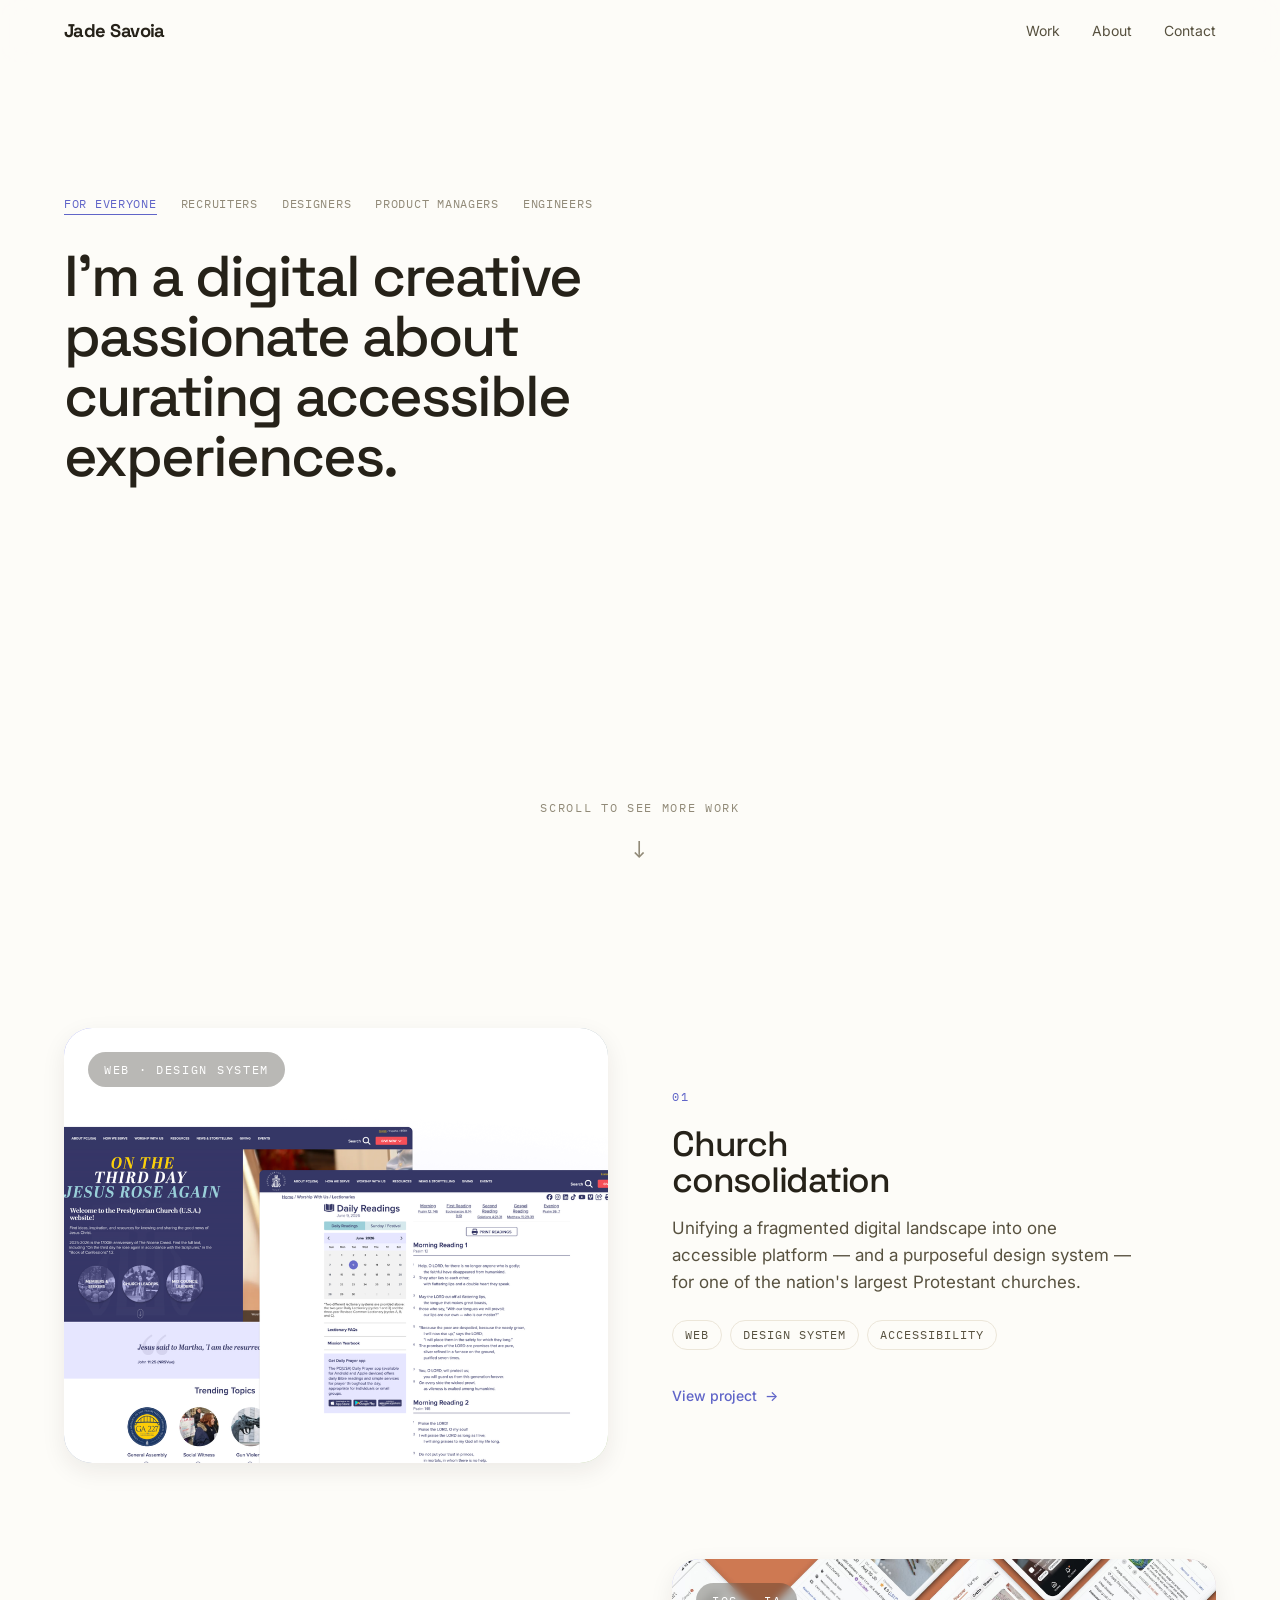
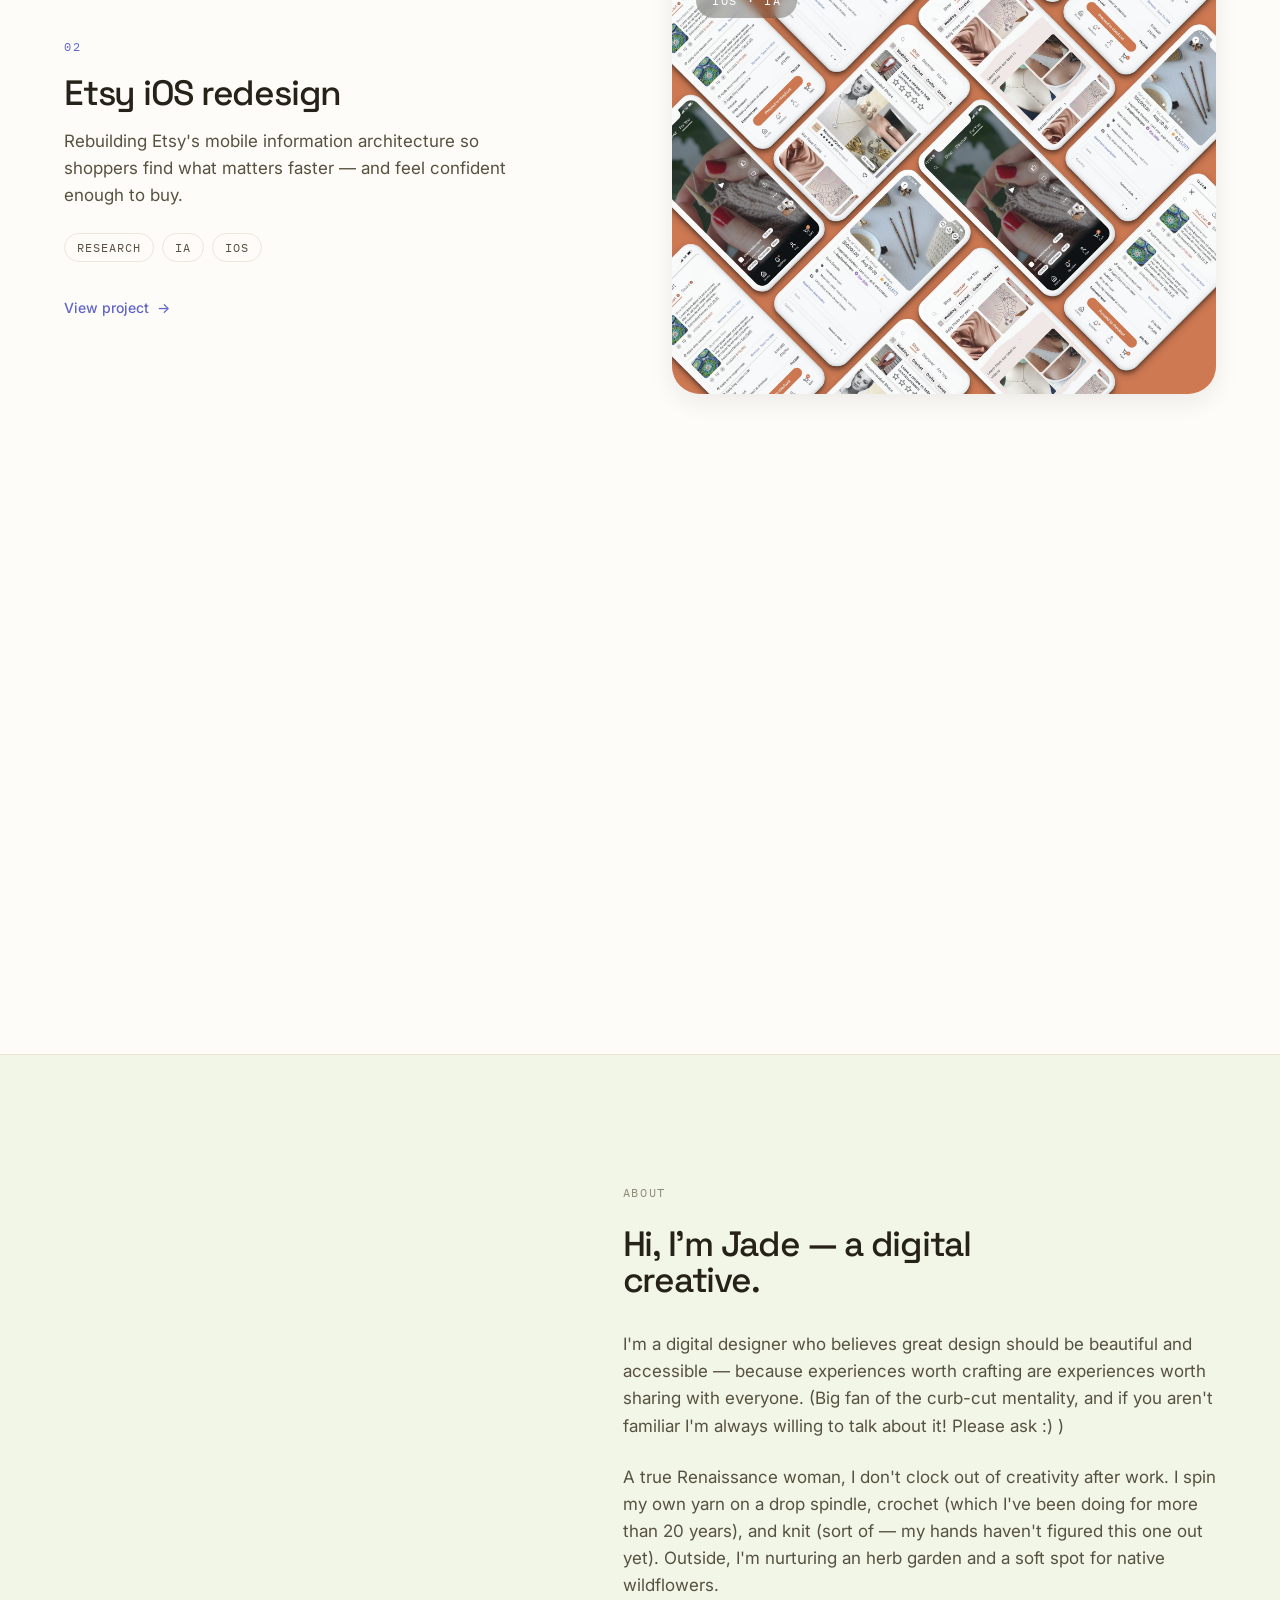
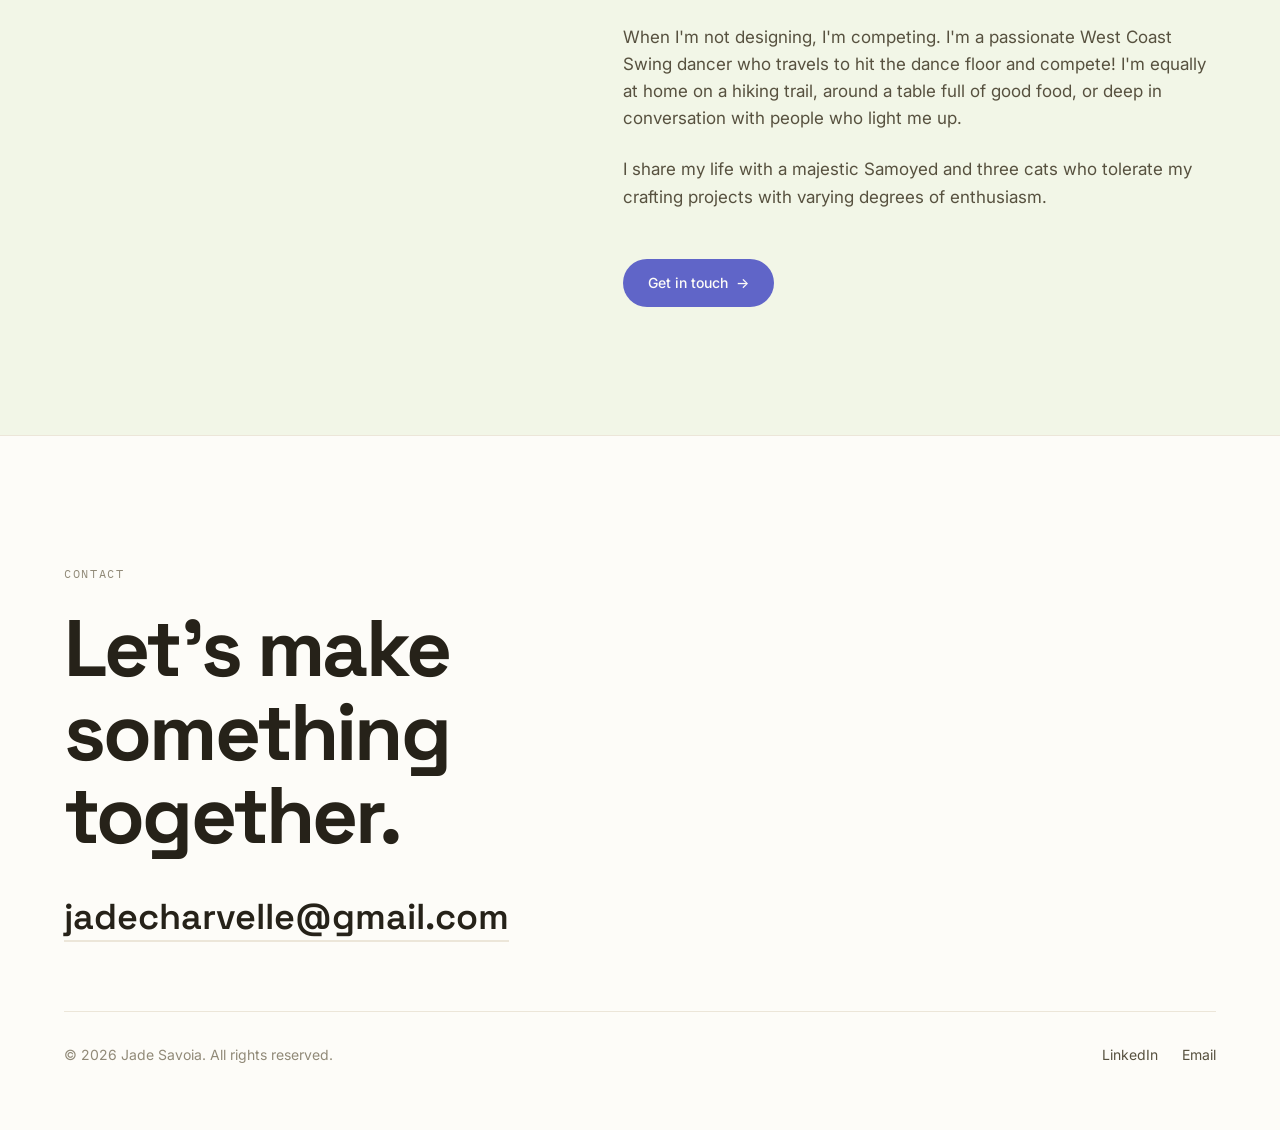
==== commit 2c757ff3: "Remove Instagram link from footer Co-Authored-By: Claude Sonnet 4.6 <noreply@anthropic.com>" ====
--- a/index.html
+++ b/index.html
@@ -341,8 +341,7 @@
   <div class="foot-row">
     <span>© 2026 Jade Savoia. All rights reserved.</span>
     <div class="socials">
-      <a href="#" aria-label="LinkedIn">LinkedIn</a>
-      <a href="#" aria-label="Instagram">Instagram</a>
+      <a href="https://www.linkedin.com/in/jade-savoia" aria-label="LinkedIn" target="_blank" rel="noopener">LinkedIn</a>
       <a href="mailto:jadecharvelle@gmail.com">Email</a>
     </div>
   </div>
